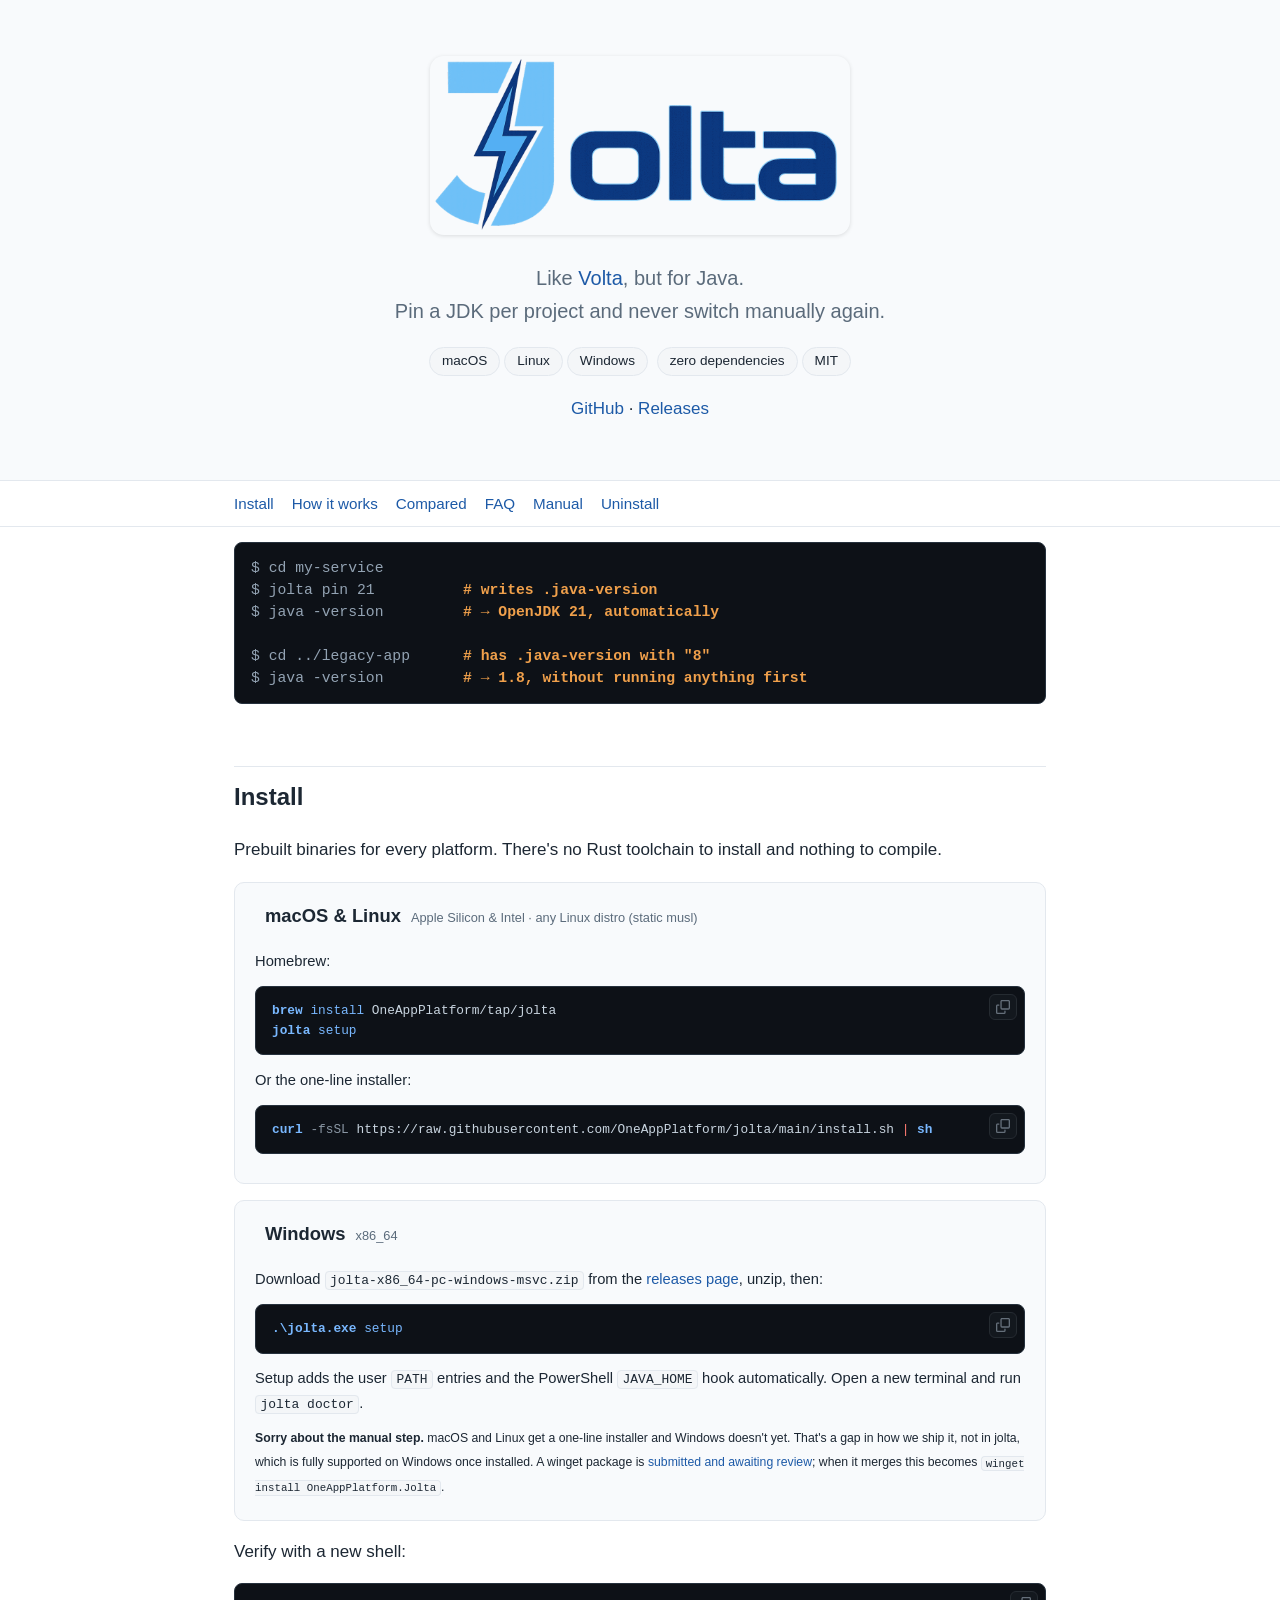
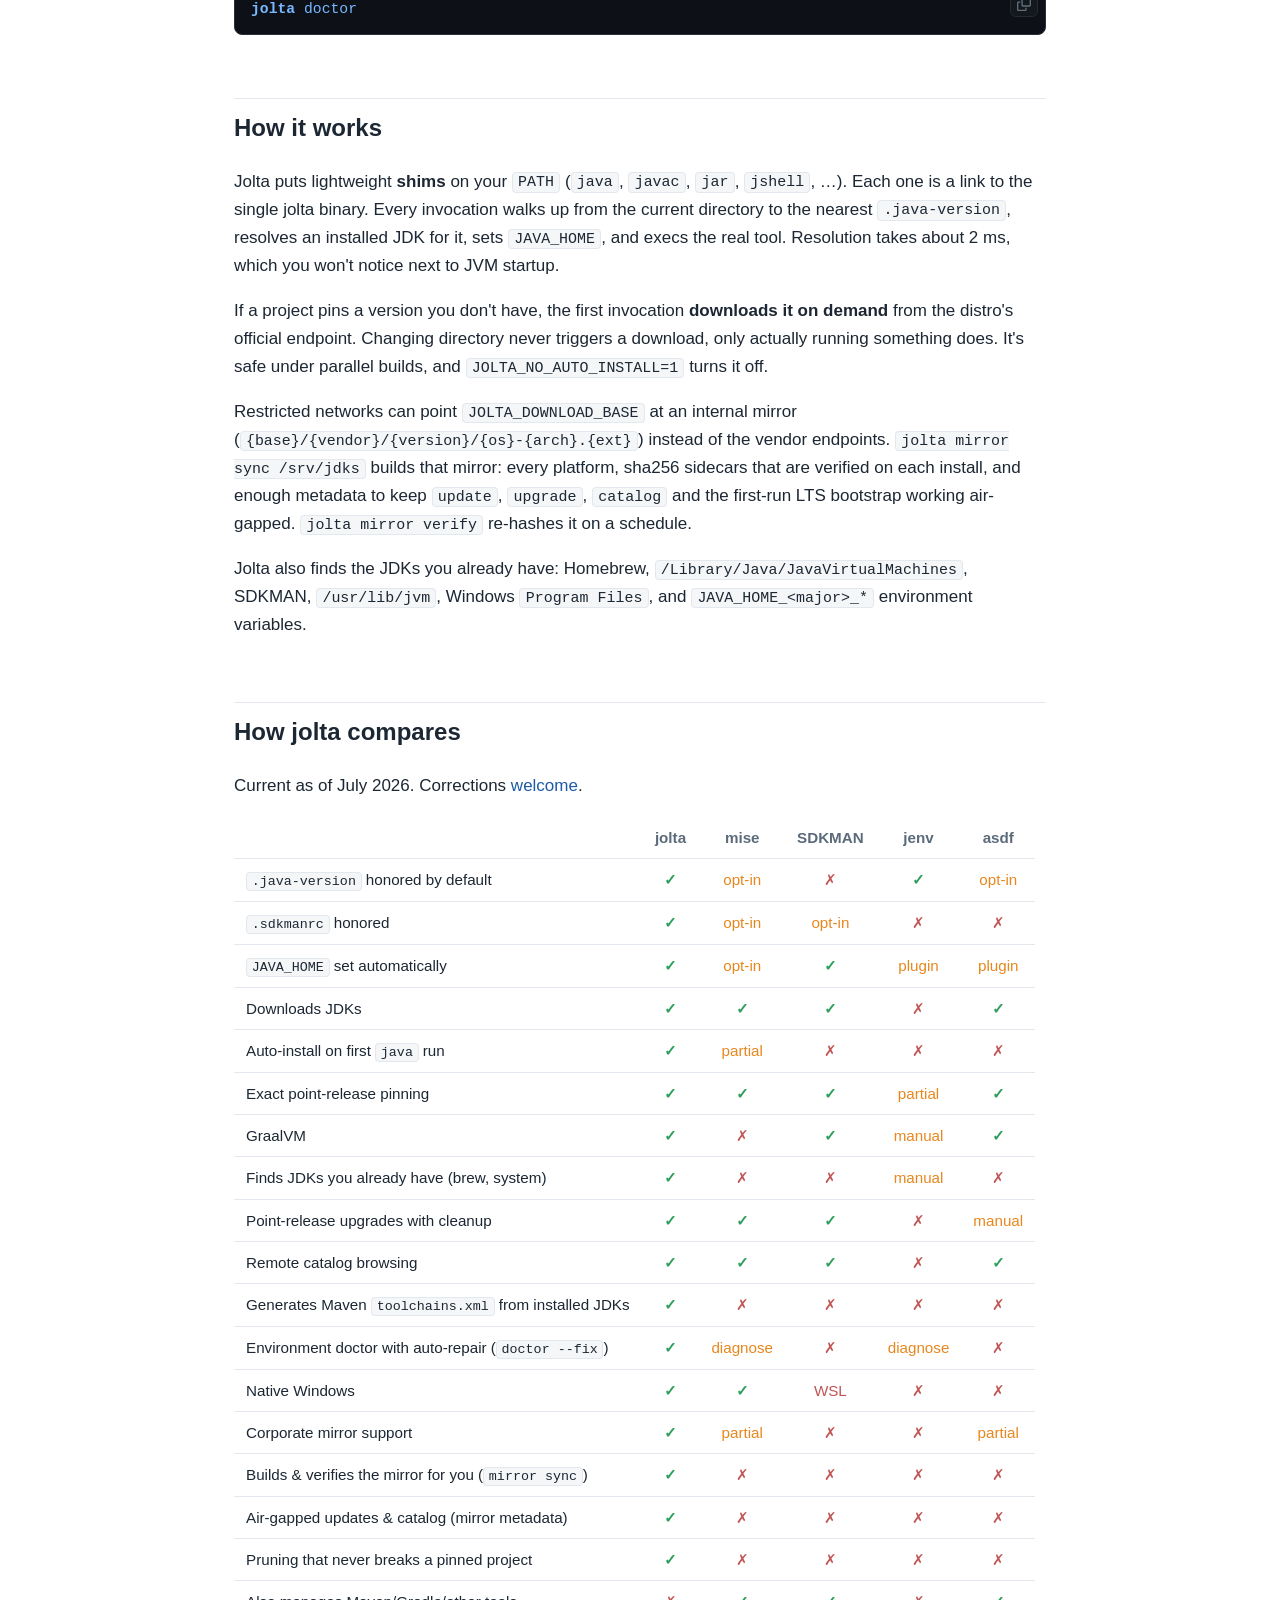
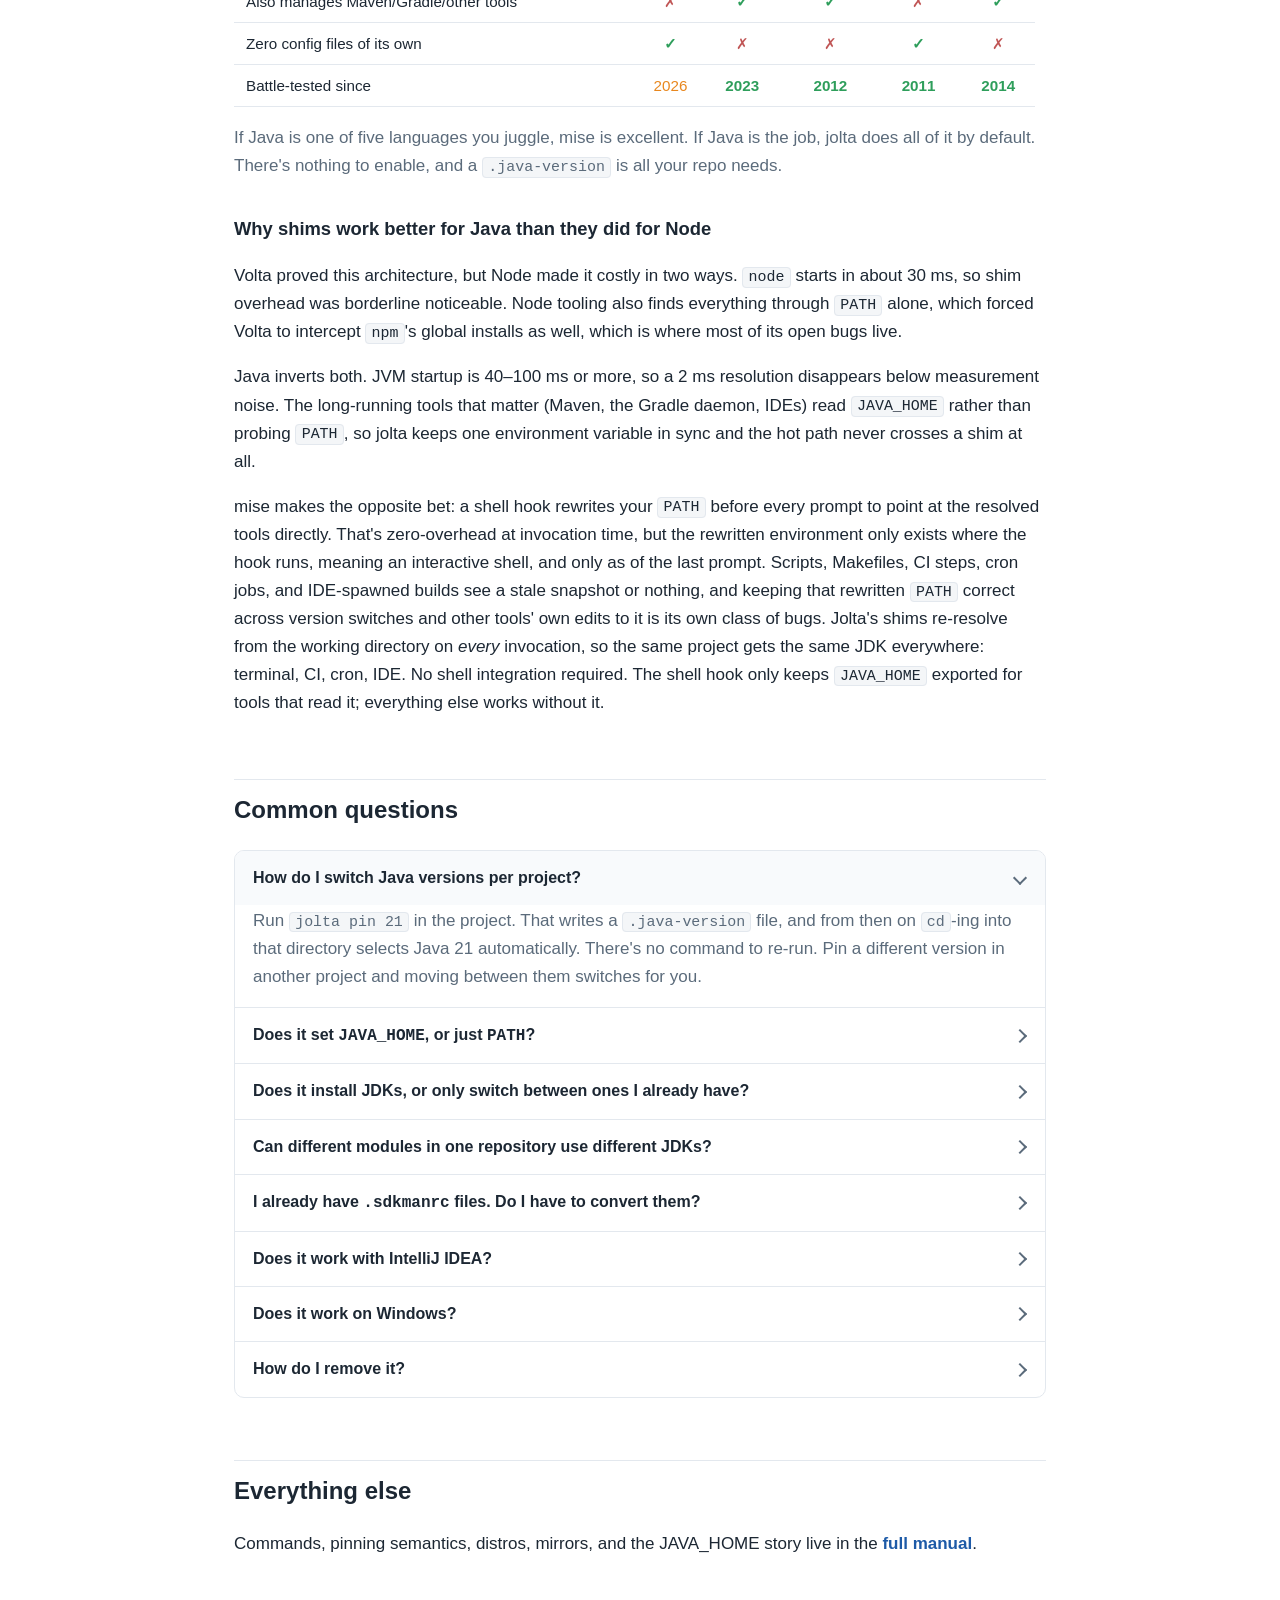
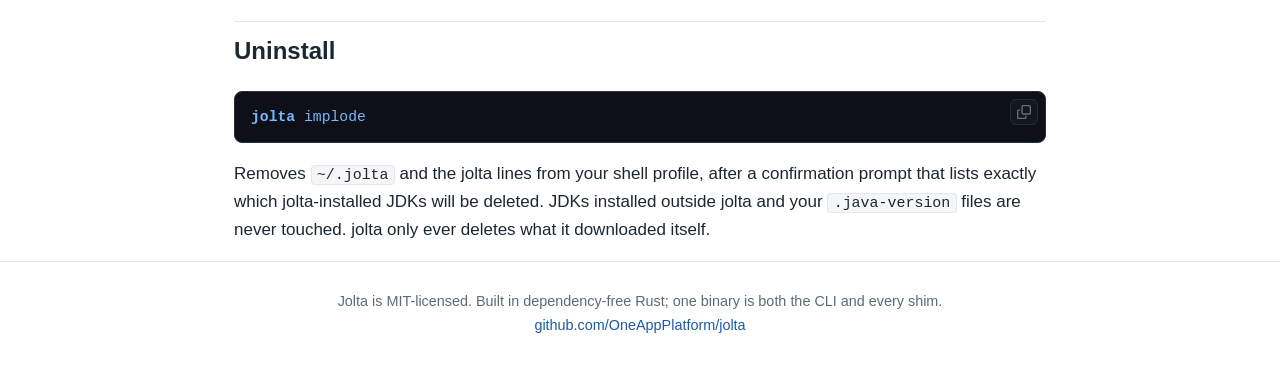
==== docs/index.html @ 9de6ee02 "docs: make the FAQ an accordion Eight bold headings alternating with paragraphs at identical weight," ====
<!doctype html>
<html lang="en">
<head>
<meta charset="utf-8">
<meta name="viewport" content="width=device-width, initial-scale=1">
<!-- Google Tag Manager -->
<script>(function(w,d,s,l,i){w[l]=w[l]||[];w[l].push({'gtm.start':
new Date().getTime(),event:'gtm.js'});var f=d.getElementsByTagName(s)[0],
j=d.createElement(s),dl=l!='dataLayer'?'&l='+l:'';j.async=true;j.src=
'https://www.googletagmanager.com/gtm.js?id='+i+dl;f.parentNode.insertBefore(j,f);
})(window,document,'script','dataLayer','GTM-N9M3VMGT');</script>
<!-- End Google Tag Manager -->
<title>Jolta — best in class Java version manager</title>
<meta name="description" content="Like Volta, but for Java. Pin a JDK per project with .java-version and jolta switches automatically — auto-installs missing JDKs, keeps JAVA_HOME in sync for Maven and Gradle. One binary for macOS, Linux, and Windows.">
<link rel="canonical" href="https://oneappplatform.github.io/jolta/">
<link rel="icon" type="image/png" sizes="32x32" href="favicon-32.png">
<link rel="icon" type="image/png" sizes="192x192" href="favicon-192.png">
<link rel="apple-touch-icon" href="favicon-192.png">
<meta name="theme-color" content="#f8fafc" media="(prefers-color-scheme: light)">
<meta name="theme-color" content="#141c25" media="(prefers-color-scheme: dark)">
<meta property="og:type" content="website">
<meta property="og:site_name" content="Jolta">
<meta property="og:title" content="Jolta — best in class Java version manager">
<meta property="og:description" content="Like Volta, but for Java. Pin a JDK per project with .java-version and never switch manually again. macOS, Linux, Windows.">
<meta property="og:url" content="https://oneappplatform.github.io/jolta/">
<meta property="og:image" content="https://oneappplatform.github.io/jolta/logo.png">
<meta property="og:image:width" content="1200">
<meta property="og:image:height" content="512">
<meta property="og:image:alt" content="Jolta — best in class Java version manager">
<meta name="twitter:image:alt" content="Jolta — best in class Java version manager">
<meta name="twitter:card" content="summary_large_image">
<meta name="twitter:title" content="Jolta — best in class Java version manager">
<meta name="twitter:description" content="Like Volta, but for Java. Pin a JDK per project with .java-version and never switch manually again. macOS, Linux, Windows.">
<meta name="twitter:image" content="https://oneappplatform.github.io/jolta/logo.png">
<script type="application/ld+json">
{
  "@context": "https://schema.org",
  "@type": "SoftwareApplication",
  "name": "Jolta",
  "description": "Best in class Java version manager. Pin a JDK per project with .java-version; jolta resolves, auto-installs, and keeps JAVA_HOME in sync for Maven and Gradle.",
  "url": "https://oneappplatform.github.io/jolta/",
  "applicationCategory": "DeveloperApplication",
  "operatingSystem": "macOS, Linux, Windows",
  "softwareVersion": "0.8.3",
  "license": "https://opensource.org/license/mit",
  "downloadUrl": "https://github.com/OneAppPlatform/jolta/releases",
  "sameAs": "https://github.com/OneAppPlatform/jolta",
  "offers": { "@type": "Offer", "price": "0", "priceCurrency": "USD" }
}
</script>
<script type="application/ld+json">
{
  "@context": "https://schema.org",
  "@type": "FAQPage",
  "mainEntity": [
    {
      "@type": "Question",
      "name": "How do I switch Java versions per project?",
      "acceptedAnswer": {
        "@type": "Answer",
        "text": "Run jolta pin 21 in the project. That writes a .java-version file, and from then on cd-ing into that directory selects Java 21 automatically. There's no command to re-run. Pin a different version in another project and moving between them switches for you."
      }
    },
    {
      "@type": "Question",
      "name": "Does it set JAVA_HOME, or just PATH?",
      "acceptedAnswer": {
        "@type": "Answer",
        "text": "Both. This matters because Maven and Gradle read JAVA_HOME: a version manager that only changes PATH leaves you with a java on the command line that disagrees with your build. jolta installs a shell hook that keeps JAVA_HOME pointed at the version in effect for the directory you're in."
      }
    },
    {
      "@type": "Question",
      "name": "Does it install JDKs, or only switch between ones I already have?",
      "acceptedAnswer": {
        "@type": "Answer",
        "text": "It installs them. jolta install 21 fetches a JDK, and pinning a version you don't have downloads it on first use, so entering a directory never blocks on the network. It also finds JDKs you installed elsewhere (Homebrew, /Library/Java, SDKMAN, Program Files) and can use those instead of downloading a second copy."
      }
    },
    {
      "@type": "Question",
      "name": "Can different modules in one repository use different JDKs?",
      "acceptedAnswer": {
        "@type": "Answer",
        "text": "Yes. The nearest pin wins: .java-version is resolved by walking up from the current directory, so a repository can pin 21 at the root and 17 in one module, and each directory gets its own JDK."
      }
    },
    {
      "@type": "Question",
      "name": "I already have .sdkmanrc files. Do I have to convert them?",
      "acceptedAnswer": {
        "@type": "Answer",
        "text": "No. jolta reads .sdkmanrc as well as .java-version, so existing repositories keep working and you don't need the whole team to switch first. Where both exist in the same directory, .java-version wins."
      }
    },
    {
      "@type": "Question",
      "name": "Does it work with IntelliJ IDEA?",
      "acceptedAnswer": {
        "@type": "Answer",
        "text": "Yes. There's a plugin that reads the same .java-version and sets the Project SDK, the Gradle JVM and the Maven importer JDK from it, with nothing to configure. It follows along live, so pinning a new version in a terminal switches the IDE within seconds without a restart or re-import."
      }
    },
    {
      "@type": "Question",
      "name": "Does it work on Windows?",
      "acceptedAnswer": {
        "@type": "Answer",
        "text": "Yes. Setup adds the shims to your user PATH in the registry and installs the JAVA_HOME hook into your PowerShell profiles. Installation is currently a zip download and .\\jolta.exe setup; a winget package is submitted and awaiting review."
      }
    },
    {
      "@type": "Question",
      "name": "How do I remove it?",
      "acceptedAnswer": {
        "@type": "Answer",
        "text": "jolta implode removes ~/.jolta and the jolta lines from your shell profile, after a confirmation that lists exactly which JDKs will be deleted. JDKs you installed outside jolta are never touched."
      }
    }
  ]
}
</script>
<link rel="stylesheet" href="style.css">
<script>
// sections that moved to the manual: keep old deep links working
(function () {
  var moved = { pinning: 1, distros: 1, 'java-home': 1, commands: 1 };
  var h = location.hash.slice(1);
  if (moved[h]) location.replace('manual.html#' + h);
})();
</script>
</head>
<body>
<!-- Google Tag Manager (noscript) -->
<noscript><iframe src="https://www.googletagmanager.com/ns.html?id=GTM-N9M3VMGT"
height="0" width="0" style="display:none;visibility:hidden"></iframe></noscript>
<!-- End Google Tag Manager (noscript) -->

<header class="hero">
  <div class="wrap">
    <h1 class="sr-only">Jolta — best in class Java version manager</h1>
    <picture>
      <source media="(prefers-color-scheme: dark)" srcset="logo-dark.png">
      <img src="logo.png" alt="Jolta — best in class Java version manager" width="1200" height="512">
    </picture>
    <p class="tag">Like <a href="https://volta.sh">Volta</a>, but for Java.<br>Pin a JDK per project and never switch manually again.</p>
    <p>
      <span class="pill">macOS</span><span class="pill">Linux</span><span class="pill">Windows</span>
      <span class="pill">zero dependencies</span><span class="pill">MIT</span>
    </p>
    <p><a href="https://github.com/OneAppPlatform/jolta">GitHub</a> ·
       <a href="https://github.com/OneAppPlatform/jolta/releases">Releases</a></p>
  </div>
</header>

<nav class="toc"><div class="wrap">
  <a href="#install">Install</a>
  <a href="#how">How it works</a>
  <a href="#compared">Compared</a>
  <a href="#faq">FAQ</a>
  <a href="manual.html">Manual</a>
  <a href="#uninstall">Uninstall</a>
</div></nav>

<main class="wrap">

<pre class="demo"><code>$ cd my-service
$ jolta pin 21          <b># writes .java-version</b>
$ java -version         <b># → OpenJDK 21, automatically</b>

$ cd ../legacy-app      <b># has .java-version with "8"</b>
$ java -version         <b># → 1.8, without running anything first</b></code></pre>

<h2 id="install">Install</h2>
<p>Prebuilt binaries for every platform. There's no Rust toolchain to install and
nothing to compile.</p>

<div class="install-grid">
  <div class="install-card">
    <h3 id="install-macos"><span id="install-linux"></span>macOS &amp; Linux <span class="arch">Apple Silicon &amp; Intel · any Linux distro (static musl)</span></h3>
    <div class="opts">
      <div>
        <p>Homebrew:</p>
        <pre><code>brew install OneAppPlatform/tap/jolta
jolta setup</code></pre>
      </div>
      <div>
        <p>Or the one-line installer:</p>
        <pre><code>curl -fsSL https://raw.githubusercontent.com/OneAppPlatform/jolta/main/install.sh | sh</code></pre>
      </div>
    </div>
  </div>

  <div class="install-card">
    <h3 id="install-windows"><span id="windows"></span>Windows <span class="arch">x86_64</span></h3>
    <p>Download <code>jolta-x86_64-pc-windows-msvc.zip</code> from the
    <a href="https://github.com/OneAppPlatform/jolta/releases">releases page</a>, unzip, then:</p>
    <pre><code>.\jolta.exe setup</code></pre>
    <p>Setup adds the user <code>PATH</code> entries and the PowerShell
    <code>JAVA_HOME</code> hook automatically. Open a new terminal and run
    <code>jolta doctor</code>.</p>
    <p><small><b>Sorry about the manual step.</b> macOS and Linux get a one-line installer and
    Windows doesn't yet. That's a gap in how we ship it, not in jolta, which is fully
    supported on Windows once installed. A winget package is
    <a href="https://github.com/microsoft/winget-pkgs/pull/413460">submitted and awaiting
    review</a>; when it merges this becomes
    <code>winget install OneAppPlatform.Jolta</code>.</small></p>
  </div>
</div>

<p>Verify with a new shell:</p>
<pre><code>jolta doctor</code></pre>

<h2 id="how">How it works</h2>
<p>Jolta puts lightweight <strong>shims</strong> on your <code>PATH</code>
(<code>java</code>, <code>javac</code>, <code>jar</code>, <code>jshell</code>, …). Each one is a
link to the single jolta binary. Every invocation walks up from the current directory to
the nearest <code>.java-version</code>, resolves an installed JDK for it, sets
<code>JAVA_HOME</code>, and execs the real tool. Resolution takes about 2&nbsp;ms, which you
won't notice next to JVM startup.</p>
<p>If a project pins a version you don't have, the first invocation
<strong>downloads it on demand</strong> from the distro's official endpoint. Changing
directory never triggers a download, only actually running something does. It's safe
under parallel builds, and <code>JOLTA_NO_AUTO_INSTALL=1</code> turns it off.</p>
<p>Restricted networks can point <code>JOLTA_DOWNLOAD_BASE</code> at an internal mirror
(<code>{base}/{vendor}/{version}/{os}-{arch}.{ext}</code>) instead of the vendor
endpoints. <code>jolta mirror sync /srv/jdks</code> builds that mirror: every platform,
sha256 sidecars that are verified on each install, and enough metadata to keep
<code>update</code>, <code>upgrade</code>, <code>catalog</code> and the first-run LTS
bootstrap working air-gapped. <code>jolta mirror verify</code> re-hashes it on a
schedule.</p>
<p>Jolta also finds the JDKs you already have: Homebrew,
<code>/Library/Java/JavaVirtualMachines</code>, SDKMAN, <code>/usr/lib/jvm</code>,
Windows <code>Program Files</code>, and <code>JAVA_HOME_&lt;major&gt;_*</code> environment
variables.</p>

<h2 id="compared">How jolta compares</h2>
<p>Current as of July 2026. Corrections
<a href="https://github.com/OneAppPlatform/jolta/issues">welcome</a>.</p>
<table class="cmp">
<tr><th></th><th>jolta</th><th>mise</th><th>SDKMAN</th><th>jenv</th><th>asdf</th></tr>
<tr><td><code>.java-version</code> honored by default</td>
  <td class="y">✓</td><td class="m">opt-in</td><td class="n">✗</td><td class="y">✓</td><td class="m">opt-in</td></tr>
<tr><td><code>.sdkmanrc</code> honored</td>
  <td class="y">✓</td><td class="m">opt-in</td><td class="m">opt-in</td><td class="n">✗</td><td class="n">✗</td></tr>
<tr><td><code>JAVA_HOME</code> set automatically</td>
  <td class="y">✓</td><td class="m">opt-in</td><td class="y">✓</td><td class="m">plugin</td><td class="m">plugin</td></tr>
<tr><td>Downloads JDKs</td>
  <td class="y">✓</td><td class="y">✓</td><td class="y">✓</td><td class="n">✗</td><td class="y">✓</td></tr>
<tr><td>Auto-install on first <code>java</code> run</td>
  <td class="y">✓</td><td class="m">partial</td><td class="n">✗</td><td class="n">✗</td><td class="n">✗</td></tr>
<tr><td>Exact point-release pinning</td>
  <td class="y">✓</td><td class="y">✓</td><td class="y">✓</td><td class="m">partial</td><td class="y">✓</td></tr>
<tr><td>GraalVM</td>
  <td class="y">✓</td><td class="n">✗</td><td class="y">✓</td><td class="m">manual</td><td class="y">✓</td></tr>
<tr><td>Finds JDKs you already have (brew, system)</td>
  <td class="y">✓</td><td class="n">✗</td><td class="n">✗</td><td class="m">manual</td><td class="n">✗</td></tr>
<tr><td>Point-release upgrades with cleanup</td>
  <td class="y">✓</td><td class="y">✓</td><td class="y">✓</td><td class="n">✗</td><td class="m">manual</td></tr>
<tr><td>Remote catalog browsing</td>
  <td class="y">✓</td><td class="y">✓</td><td class="y">✓</td><td class="n">✗</td><td class="y">✓</td></tr>
<tr><td>Generates Maven <code>toolchains.xml</code> from installed JDKs</td>
  <td class="y">✓</td><td class="n">✗</td><td class="n">✗</td><td class="n">✗</td><td class="n">✗</td></tr>
<tr><td>Environment doctor with auto-repair (<code>doctor --fix</code>)</td>
  <td class="y">✓</td><td class="m">diagnose</td><td class="n">✗</td><td class="m">diagnose</td><td class="n">✗</td></tr>
<tr><td>Native Windows</td>
  <td class="y">✓</td><td class="y">✓</td><td class="n">WSL</td><td class="n">✗</td><td class="n">✗</td></tr>
<tr><td>Corporate mirror support</td>
  <td class="y">✓</td><td class="m">partial</td><td class="n">✗</td><td class="n">✗</td><td class="m">partial</td></tr>
<tr><td>Builds &amp; verifies the mirror for you (<code>mirror sync</code>)</td>
  <td class="y">✓</td><td class="n">✗</td><td class="n">✗</td><td class="n">✗</td><td class="n">✗</td></tr>
<tr><td>Air-gapped updates &amp; catalog (mirror metadata)</td>
  <td class="y">✓</td><td class="n">✗</td><td class="n">✗</td><td class="n">✗</td><td class="n">✗</td></tr>
<tr><td>Pruning that never breaks a pinned project</td>
  <td class="y">✓</td><td class="n">✗</td><td class="n">✗</td><td class="n">✗</td><td class="n">✗</td></tr>
<tr><td>Also manages Maven/Gradle/other tools</td>
  <td class="n">✗</td><td class="y">✓</td><td class="y">✓</td><td class="n">✗</td><td class="y">✓</td></tr>
<tr><td>Zero config files of its own</td>
  <td class="y">✓</td><td class="n">✗</td><td class="n">✗</td><td class="y">✓</td><td class="n">✗</td></tr>
<tr><td>Battle-tested since</td>
  <td class="m">2026</td><td class="y">2023</td><td class="y">2012</td><td class="y">2011</td><td class="y">2014</td></tr>
</table>
<p class="muted">If Java is one of five languages you juggle, mise is excellent. If Java
is the job, jolta does all of it by default. There's nothing to enable, and a
<code>.java-version</code> is all your repo needs.</p>

<h3 id="why-shims">Why shims work better for Java than they did for Node</h3>
<p>Volta proved this architecture, but Node made it costly in two ways. <code>node</code> starts in
about 30&nbsp;ms, so shim overhead was borderline noticeable. Node tooling also finds
everything through <code>PATH</code> alone, which forced Volta to intercept
<code>npm</code>'s global installs as well, which is where most of its open bugs
live.</p>
<p>Java inverts both. JVM startup is 40–100&nbsp;ms or more, so a 2&nbsp;ms resolution
disappears below measurement noise. The long-running tools that matter (Maven, the
Gradle daemon, IDEs) read <code>JAVA_HOME</code> rather than probing <code>PATH</code>,
so jolta keeps one environment variable in sync and the hot path never crosses a shim
at all.</p>
<p>mise makes the opposite bet: a shell hook rewrites your <code>PATH</code> before
every prompt to point at the resolved tools directly. That's zero-overhead at
invocation time, but the rewritten environment only exists where the hook runs,
meaning an interactive shell, and only as of the last prompt. Scripts, Makefiles, CI
steps, cron jobs, and IDE-spawned builds see a stale snapshot or nothing, and
keeping that rewritten <code>PATH</code> correct across version switches and other
tools' own edits to it is its own class of bugs. Jolta's shims re-resolve from the
working directory on <em>every</em> invocation, so the same project gets the same
JDK everywhere: terminal, CI, cron, IDE. No shell integration required.
The shell hook only keeps <code>JAVA_HOME</code> exported for tools that read it;
everything else works without it.</p>

<h2 id="faq">Common questions</h2>
<div class="faq">
  <details open>
    <summary><h3 id="faq-switch">How do I switch Java versions per project?</h3></summary>
    <p>Run <code>jolta pin 21</code> in the project. That writes a <code>.java-version</code> file,
and from then on <code>cd</code>-ing into that directory selects Java 21 automatically. There's no
command to re-run. Pin a different version in another project and
moving between them switches for you.</p>
  </details>
  <details>
    <summary><h3 id="faq-java-home">Does it set <code>JAVA_HOME</code>, or just <code>PATH</code>?</h3></summary>
    <p>Both. This matters because Maven and Gradle read <code>JAVA_HOME</code>: a version manager
that only changes <code>PATH</code> leaves you with a <code>java</code> on the command line that
disagrees with your build. jolta installs a shell hook that keeps <code>JAVA_HOME</code>
pointed at the version in effect for the directory you're in.</p>
  </details>
  <details>
    <summary><h3 id="faq-install">Does it install JDKs, or only switch between ones I already have?</h3></summary>
    <p>It installs them. <code>jolta install 21</code> fetches a JDK, and pinning a version you
don't have downloads it on first use, so entering a directory never blocks on the network.
It also finds JDKs you installed elsewhere (Homebrew, <code>/Library/Java</code>, SDKMAN,
<code>Program Files</code>) and can use those instead of downloading a second copy.</p>
  </details>
  <details>
    <summary><h3 id="faq-monorepo">Can different modules in one repository use different JDKs?</h3></summary>
    <p>Yes. The nearest pin wins: <code>.java-version</code> is resolved by walking up from the
current directory, so a repository can pin 21 at the root and 17 in one module, and each
directory gets its own JDK.</p>
  </details>
  <details>
    <summary><h3 id="faq-sdkmanrc">I already have <code>.sdkmanrc</code> files. Do I have to convert them?</h3></summary>
    <p>No. jolta reads <code>.sdkmanrc</code> as well as <code>.java-version</code>, so existing
repositories keep working and you don't need the whole team to switch first. Where both exist
in the same directory, <code>.java-version</code> wins.</p>
  </details>
  <details>
    <summary><h3 id="faq-intellij">Does it work with IntelliJ IDEA?</h3></summary>
    <p>Yes. There's a plugin that reads the same <code>.java-version</code> and sets the Project
SDK, the Gradle JVM and the Maven importer JDK from it, with nothing to configure. It follows
along live, so pinning a new version in a terminal switches the IDE within seconds without a
restart or re-import.</p>
  </details>
  <details>
    <summary><h3 id="faq-windows">Does it work on Windows?</h3></summary>
    <p>Yes. Setup adds the shims to your user <code>PATH</code> in the registry and installs the
<code>JAVA_HOME</code> hook into your PowerShell profiles. Installation is currently a zip
download and <code>.\jolta.exe setup</code>; a winget package is submitted and awaiting review.</p>
  </details>
  <details>
    <summary><h3 id="faq-uninstall">How do I remove it?</h3></summary>
    <p><code>jolta implode</code> removes <code>~/.jolta</code> and the jolta lines from your shell
profile, after a confirmation that lists exactly which JDKs will be deleted. JDKs you installed
outside jolta are never touched.</p>
  </details>
</div>

<h2 id="manual">Everything else</h2>
<p>Commands, pinning semantics, distros, mirrors, and the JAVA_HOME story live in
the <a href="manual.html"><strong>full manual</strong></a>.</p>

<h2 id="uninstall">Uninstall</h2>
<pre><code>jolta implode</code></pre>
<p>Removes <code>~/.jolta</code> and the jolta lines from your shell profile, after a
confirmation prompt that lists exactly which jolta-installed JDKs will be deleted.
JDKs installed outside jolta and your <code>.java-version</code> files are never touched.
jolta only ever deletes what it downloaded itself.</p>

</main>

<footer>
  <div class="wrap">
    Jolta is MIT-licensed. Built in dependency-free Rust; one binary is both the CLI and every shim.<br>
    <a href="https://github.com/OneAppPlatform/jolta">github.com/OneAppPlatform/jolta</a>
  </div>
</footer>

<script src="site.js" defer></script>

</body>
</html>
---- docs/style.css ----
:root {
  --bg: #ffffff; --fg: #1c2733; --muted: #5b6b7b; --accent: #1d5aa7;
  --accent2: #e8871e; --code-bg: #f4f6f8; --border: #e3e8ee; --hero-bg: #f8fafc;
}
@media (prefers-color-scheme: dark) {
  :root {
    --bg: #10161d; --fg: #dfe7ef; --muted: #93a3b3; --accent: #6aa9e8;
    --accent2: #f0a04b; --code-bg: #1a222c; --border: #26313d; --hero-bg: #141c25;
  }
}
* { box-sizing: border-box; }
body { margin: 0; font: 17px/1.65 -apple-system, "Segoe UI", Roboto, Helvetica, Arial, sans-serif; background: var(--bg); color: var(--fg); }
a { color: var(--accent); text-decoration: none; }
a:hover { text-decoration: underline; }
.wrap { max-width: 860px; margin: 0 auto; padding: 0 24px; }
header.hero { background: var(--hero-bg); border-bottom: 1px solid var(--border); padding: 56px 0 40px; text-align: center; }
.hero img { max-width: 420px; width: 90%; height: auto; border-radius: 14px; box-shadow: 0 1px 4px rgba(0,0,0,.12); }
.hero p.tag { font-size: 1.25rem; color: var(--muted); margin: 18px auto 8px; max-width: 560px; }
nav.toc { position: sticky; top: 0; background: var(--bg); border-bottom: 1px solid var(--border); z-index: 5; }
nav.toc .wrap { display: flex; flex-wrap: wrap; gap: 4px 18px; padding: 10px 24px; font-size: .95rem; }
main { padding: 8px 0 64px; }
h2 { margin-top: 2.6em; padding-top: .4em; border-top: 1px solid var(--border); font-size: 1.5rem; }
h3 { margin-top: 1.8em; font-size: 1.15rem; }
pre { background: #0d1117; border: 1px solid #26313d; color: #c9d5e0; border-radius: 8px; padding: 14px 16px; overflow-x: auto; font-size: .92rem; line-height: 1.5; }
.tok-cmd { color: #79b8ff; font-weight: 600; }
.tok-sub { color: #79b8ff; }
.tok-flag { color: #8b98a5; }
.tok-op { color: #ff7b72; }
.tok-com { color: #f0a04b; }
.codewrap { position: relative; }
.codewrap pre { padding-right: 44px; }
.copy { position: absolute; top: 8px; right: 8px; padding: 5px 6px; border-radius: 6px; border: 1px solid #30363d; background: #161b22; color: #8b98a5; cursor: pointer; line-height: 0; opacity: .7; }
.copy:hover { opacity: 1; color: #c9d5e0; border-color: #8b98a5; }
.copy.ok, .copy.ok:hover { color: #2e9e5b; opacity: 1; }
code { font-family: ui-monospace, "SF Mono", Menlo, Consolas, monospace; }
p code, li code, td code { background: var(--code-bg); border: 1px solid var(--border); border-radius: 4px; padding: .08em .35em; font-size: .88em; }
table { border-collapse: collapse; width: 100%; font-size: .95rem; display: block; overflow-x: auto; }
th, td { text-align: left; padding: 8px 12px; border-bottom: 1px solid var(--border); vertical-align: top; }
th { color: var(--muted); font-weight: 600; }
.muted { color: var(--muted); }
.pill { display: inline-block; background: var(--code-bg); border: 1px solid var(--border); border-radius: 999px; padding: 2px 12px; font-size: .85rem; margin: 2px; }
footer { border-top: 1px solid var(--border); padding: 28px 0 48px; color: var(--muted); font-size: .9rem; text-align: center; }
.demo { color: #93a3b3; }
@media print {
  pre, pre.demo { background: #fff; border-color: #bbb; color: #111; }
  .demo { color: #444; }
  .demo b, .tok-com { color: #a15c00; }
  .tok-cmd, .tok-sub { color: #1d5aa7; }
  .tok-op { color: #b3261e; }
  .tok-flag { color: #555; }
  .copy { display: none; }
}
td.y { color: #2e9e5b; font-weight: 600; }
td.n { color: #c05555; }
td.m { color: var(--accent2); }
.cmp td, .cmp th { white-space: nowrap; }
.cmp td:not(:first-child), .cmp th:not(:first-child) { text-align: center; }
.demo b { color: #f0a04b; font-weight: 600; }
.sr-only { position: absolute; width: 1px; height: 1px; padding: 0; margin: -1px; overflow: hidden; clip: rect(0,0,0,0); white-space: nowrap; border: 0; }
.install-grid { display: flex; flex-direction: column; gap: 16px; margin-top: 12px; }
.install-card { border: 1px solid var(--border); border-radius: 10px; padding: 4px 20px 16px; background: var(--hero-bg); }
.install-card h3 { margin-top: 14px; display: flex; align-items: baseline; gap: 10px; }
.install-card .arch { font-size: .8rem; font-weight: 400; color: var(--muted); }
.install-card pre { font-size: .8rem; white-space: pre-wrap; word-break: break-all; }
.install-card p { font-size: .92rem; margin: 10px 0 6px; }

/* ---- manual: sidebar layout ---- */
.manual-layout { display: grid; grid-template-columns: 240px minmax(0, 1fr); gap: 40px;
  max-width: 1160px; margin: 0 auto; padding: 0 20px; }
.sidebar { position: sticky; top: 0; align-self: start; max-height: 100vh;
  overflow-y: auto; padding: 28px 0 40px; font-size: .92rem; }
.sidebar .group { margin: 0 0 6px; padding: 14px 0 4px; font-size: .78rem;
  font-weight: 700; text-transform: uppercase; letter-spacing: .06em; color: var(--muted); }
.sidebar a { display: block; padding: 4px 10px; border-left: 2px solid transparent;
  color: inherit; text-decoration: none; border-radius: 0 6px 6px 0; }
.sidebar a:hover { background: var(--hero-bg); }
.sidebar a.active { border-left-color: var(--accent); color: var(--accent); font-weight: 600; }
.sidebar code { font-size: .85em; background: none; padding: 0; }
.manual-main { min-width: 0; padding-bottom: 60px; }
.manual-main h2 { margin-top: 56px; }
.manual-main h3 { margin-top: 40px; }
.manual-main h3 code { font-size: 1em; }
.sig { color: var(--muted); font-size: .95rem; margin-top: -8px; }
.manual-top { border-bottom: 1px solid var(--border); }
/* Mirrors .manual-layout exactly — same max-width, padding, column widths and
   gap — so the bar sits on the same two columns as the page beneath it: the
   logo over the sidebar, "Manual" over the body text. The default .wrap is
   860px, which left the whole bar indented past the menu. */
.manual-top .wrap { display: grid; grid-template-columns: 240px minmax(0, 1fr);
  gap: 40px; align-items: center; max-width: 1160px; padding: 10px 20px; }
.manual-top .bar { display: flex; align-items: center; gap: 16px; min-width: 0; }
.manual-top img { height: 52px; width: auto; display: block; }
.manual-top .links { margin-left: auto; display: flex; gap: 18px; font-size: .95rem; }
@media (max-width: 860px) {
  .manual-layout { grid-template-columns: 1fr; }
  /* The sidebar column is gone below here, so the bar collapses to a row. */
  .manual-top .wrap { display: flex; gap: 16px; }
  .sidebar { position: static; max-height: none; columns: 2; padding-bottom: 0; }
  .sidebar .group { break-after: avoid; }
}

/* ---- FAQ accordion ---- */
.faq { border: 1px solid var(--border); border-radius: 10px; overflow: hidden; }
.faq details + details { border-top: 1px solid var(--border); }
.faq summary { cursor: pointer; padding: 14px 18px; list-style: none;
  display: flex; align-items: center; gap: 10px; }
.faq summary::-webkit-details-marker { display: none; }
.faq summary:hover { background: var(--hero-bg); }
.faq summary h3 { margin: 0; font-size: 1rem; display: inline; flex: 1; }
/* chevron drawn in CSS so there's no icon font or SVG to load */
.faq summary::after { content: ""; width: 8px; height: 8px; flex: none;
  border-right: 2px solid var(--muted); border-bottom: 2px solid var(--muted);
  transform: rotate(-45deg); transition: transform .15s ease; margin-right: 2px; }
.faq details[open] summary::after { transform: rotate(45deg); }
.faq details[open] summary { background: var(--hero-bg); }
.faq details > p { margin: 0; padding: 2px 18px 16px; color: var(--muted); }
@media (prefers-reduced-motion: reduce) { .faq summary::after { transition: none; } }
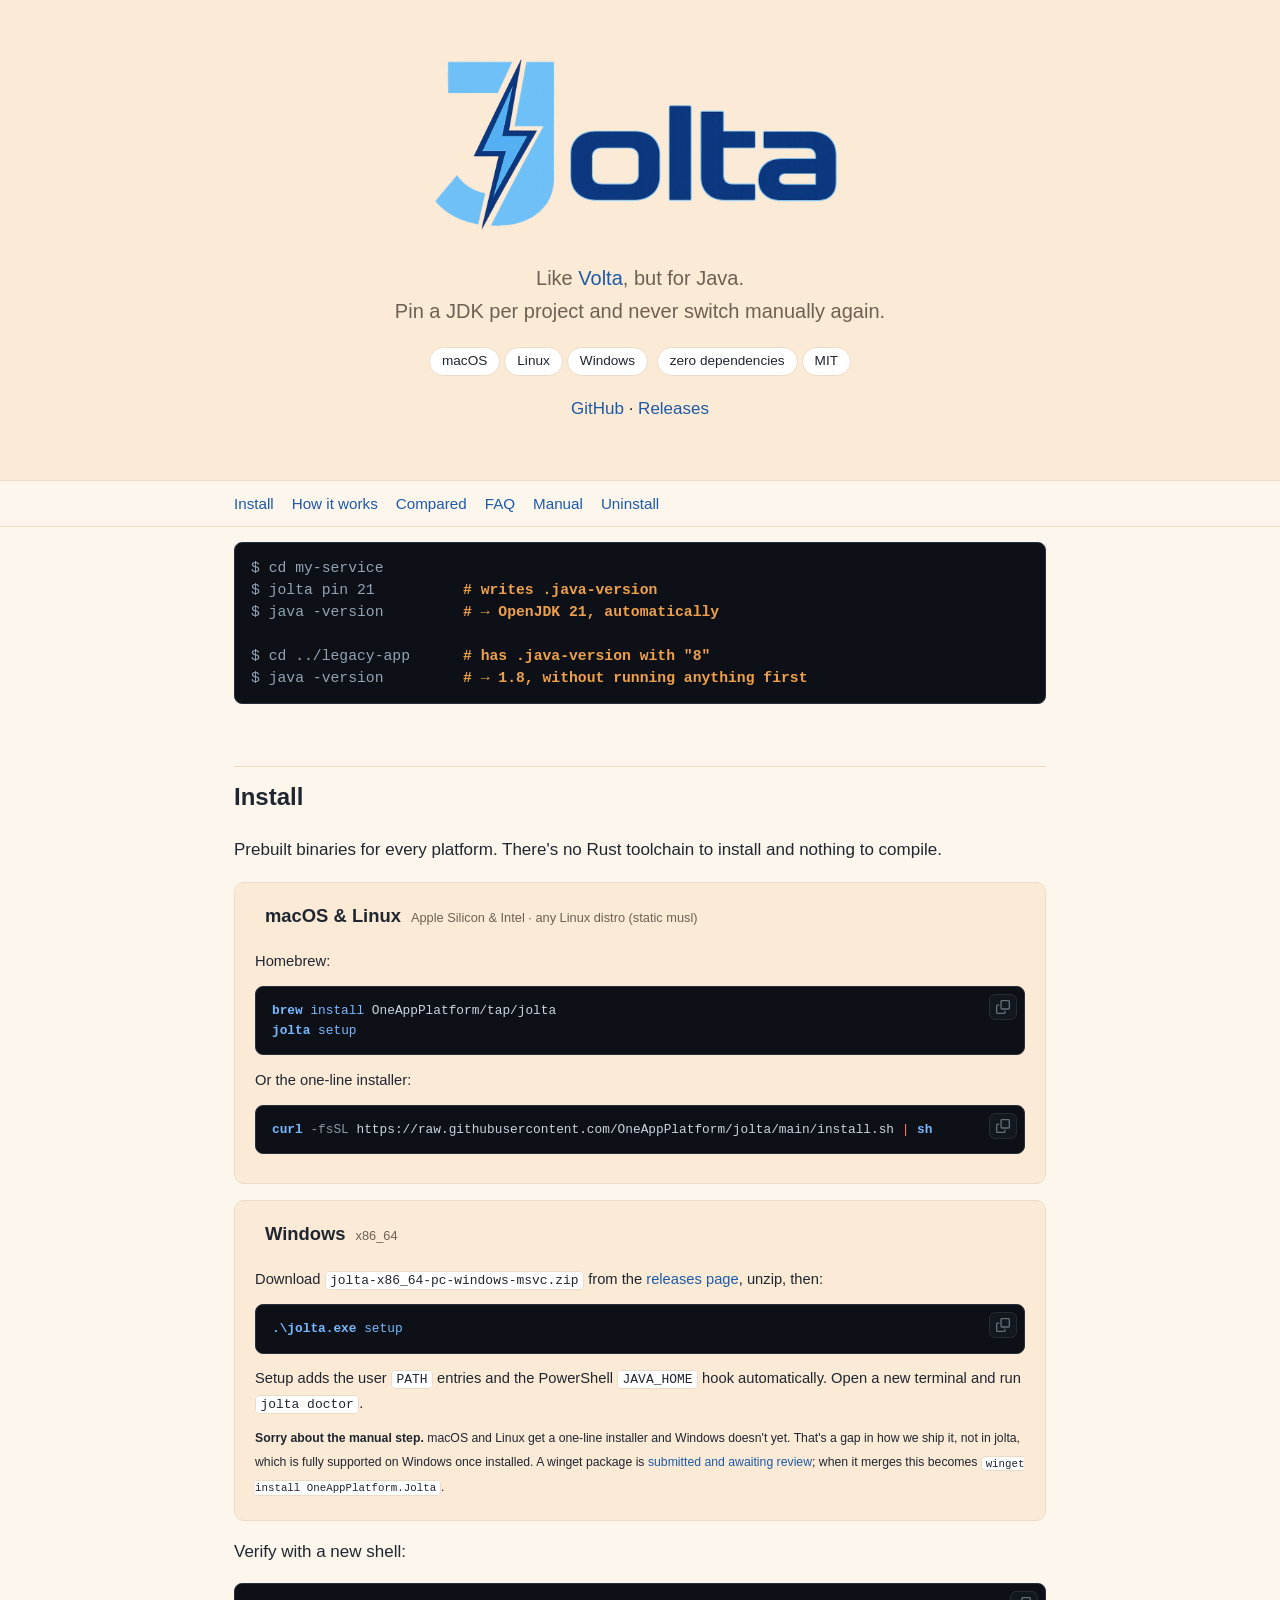
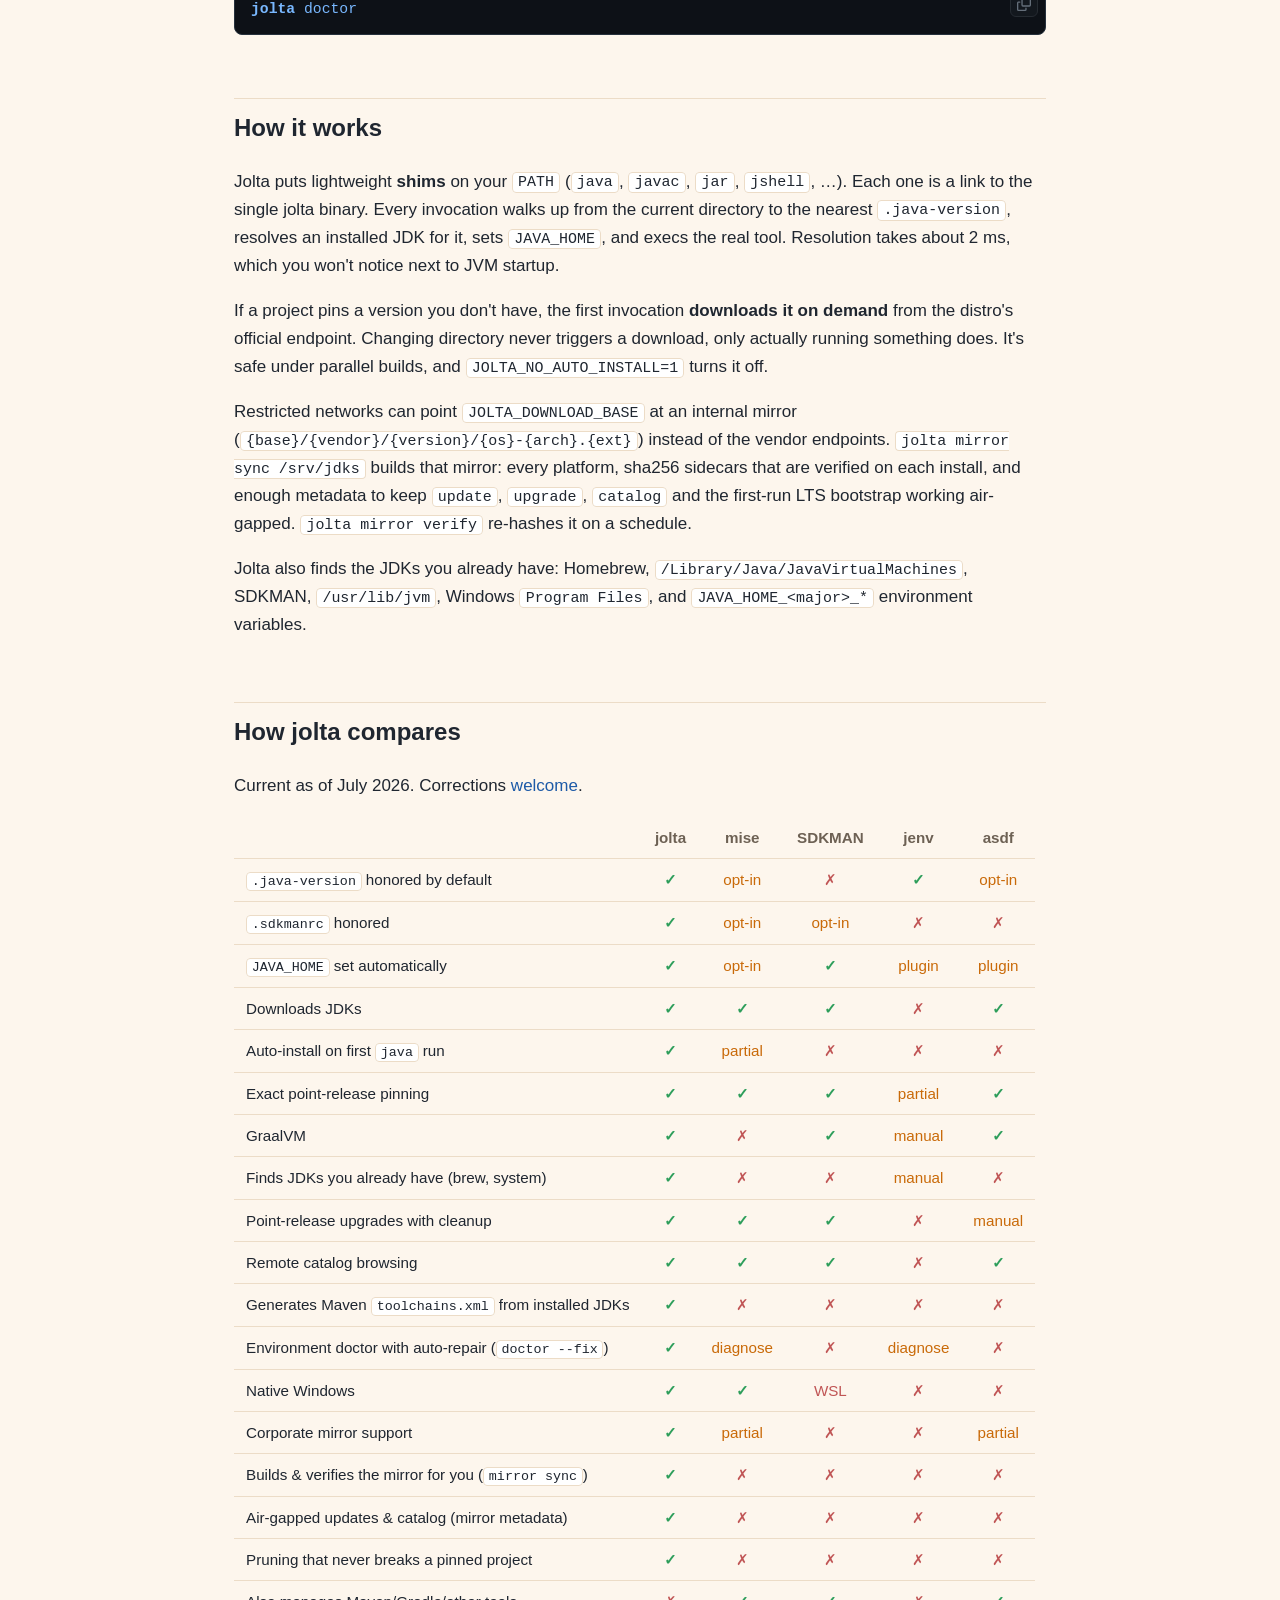
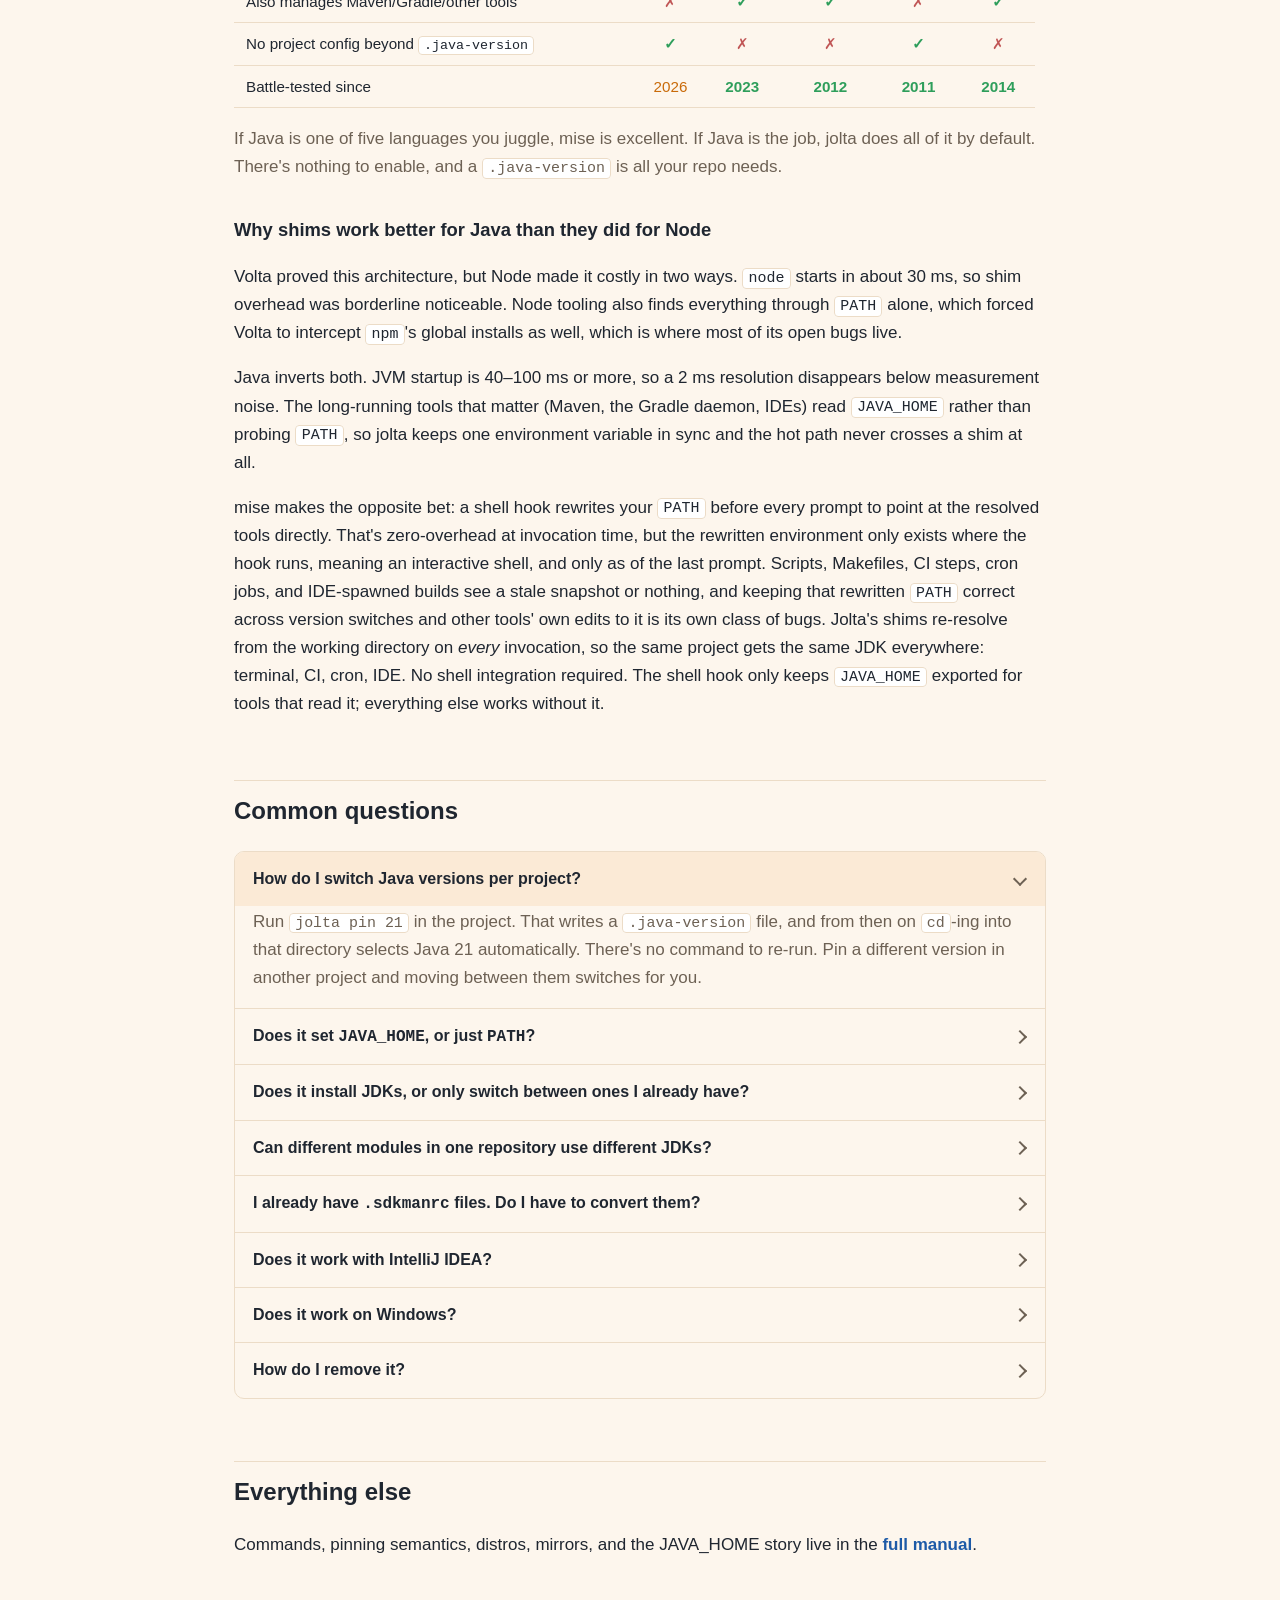
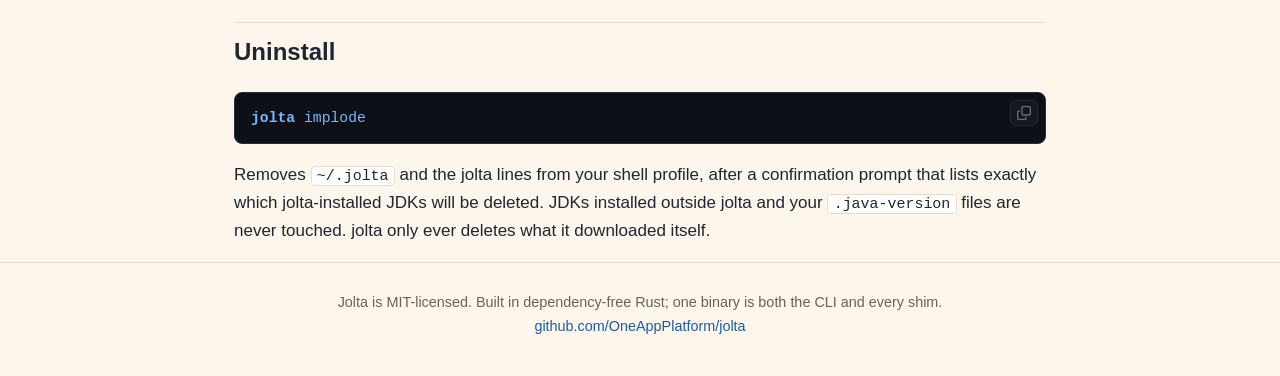
==== commit 201ceb3a: "docs: warm light theme, drop the logo panel, document java_home visibility The light theme was pure " ====
--- a/docs/index.html
+++ b/docs/index.html
@@ -275,7 +275,7 @@
   <td class="y">✓</td><td class="n">✗</td><td class="n">✗</td><td class="n">✗</td><td class="n">✗</td></tr>
 <tr><td>Also manages Maven/Gradle/other tools</td>
   <td class="n">✗</td><td class="y">✓</td><td class="y">✓</td><td class="n">✗</td><td class="y">✓</td></tr>
-<tr><td>Zero config files of its own</td>
+<tr><td>No project config beyond <code>.java-version</code></td>
   <td class="y">✓</td><td class="n">✗</td><td class="n">✗</td><td class="y">✓</td><td class="n">✗</td></tr>
 <tr><td>Battle-tested since</td>
   <td class="m">2026</td><td class="y">2023</td><td class="y">2012</td><td class="y">2011</td><td class="y">2014</td></tr>
--- a/docs/style.css
+++ b/docs/style.css
@@ -1,6 +1,8 @@
 :root {
-  --bg: #ffffff; --fg: #1c2733; --muted: #5b6b7b; --accent: #1d5aa7;
-  --accent2: #e8871e; --code-bg: #f4f6f8; --border: #e3e8ee; --hero-bg: #f8fafc;
+  /* warm page tinted toward the brand orange (#e8871e), with white code/cards
+     on top; the blue accent is complementary to it and carries the links */
+  --bg: #fdf6ed; --fg: #1f2630; --muted: #6d6154; --accent: #1d5aa7;
+  --accent2: #c96a09; --code-bg: #ffffff; --border: #ecdcc7; --hero-bg: #fbead6;
 }
 @media (prefers-color-scheme: dark) {
   :root {
@@ -14,7 +16,9 @@
 a:hover { text-decoration: underline; }
 .wrap { max-width: 860px; margin: 0 auto; padding: 0 24px; }
 header.hero { background: var(--hero-bg); border-bottom: 1px solid var(--border); padding: 56px 0 40px; text-align: center; }
-.hero img { max-width: 420px; width: 90%; height: auto; border-radius: 14px; box-shadow: 0 1px 4px rgba(0,0,0,.12); }
+/* no radius/shadow: the logo is a transparent PNG, so both would frame its
+   bounding box rather than the artwork — a panel floating behind the mark */
+.hero img { max-width: 420px; width: 90%; height: auto; }
 .hero p.tag { font-size: 1.25rem; color: var(--muted); margin: 18px auto 8px; max-width: 560px; }
 nav.toc { position: sticky; top: 0; background: var(--bg); border-bottom: 1px solid var(--border); z-index: 5; }
 nav.toc .wrap { display: flex; flex-wrap: wrap; gap: 4px 18px; padding: 10px 24px; font-size: .95rem; }
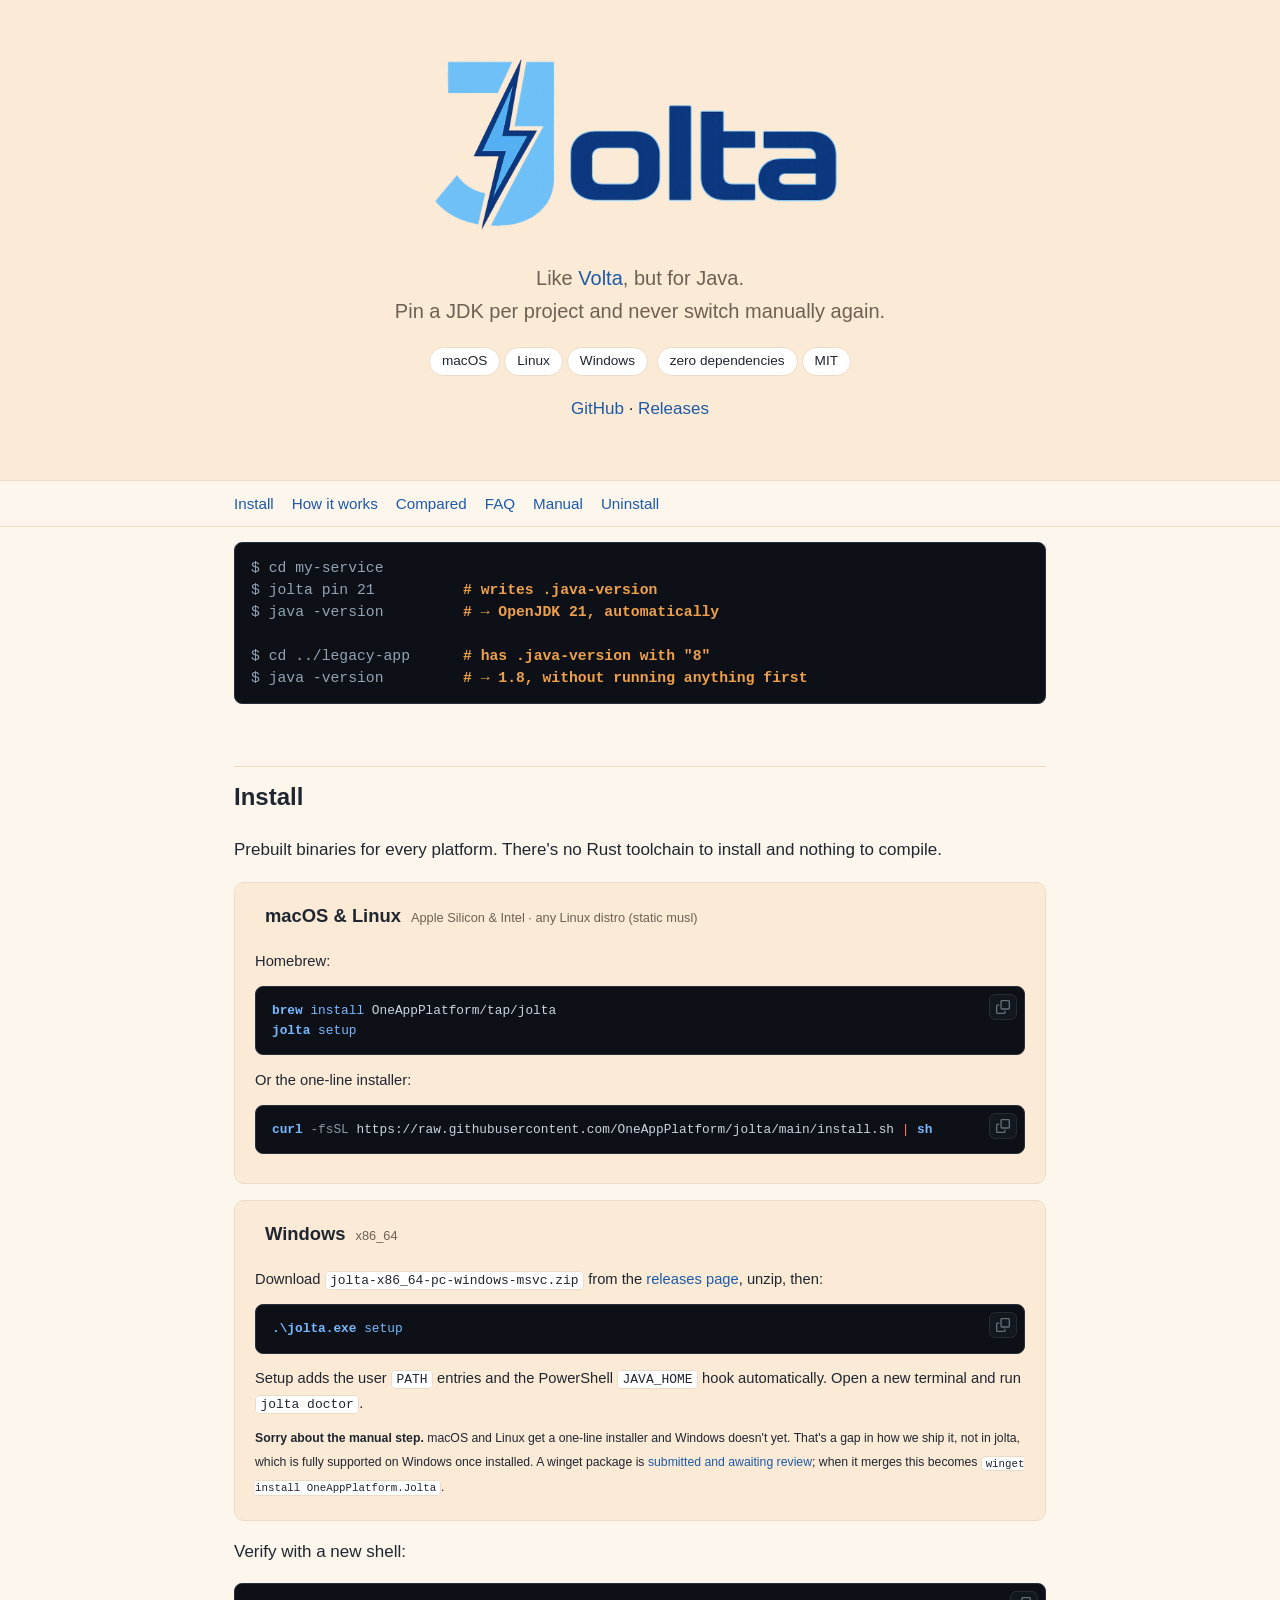
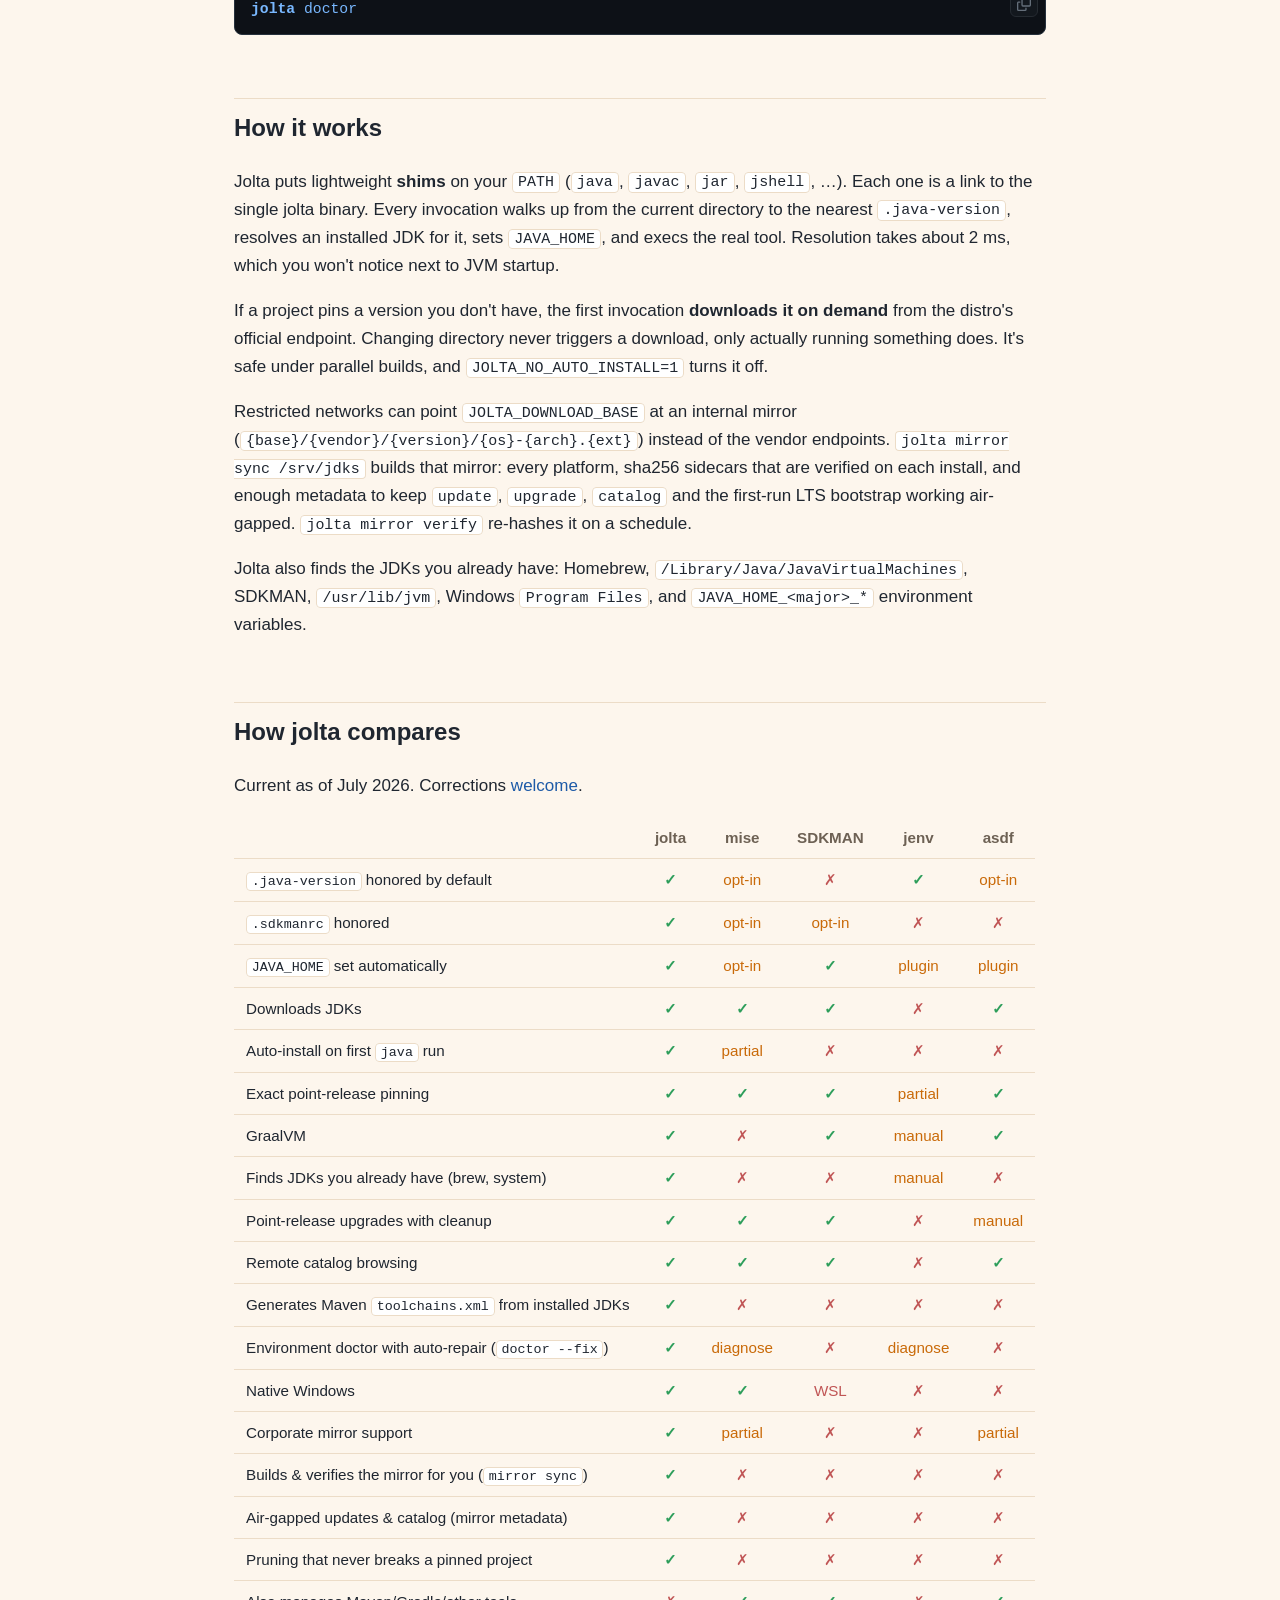
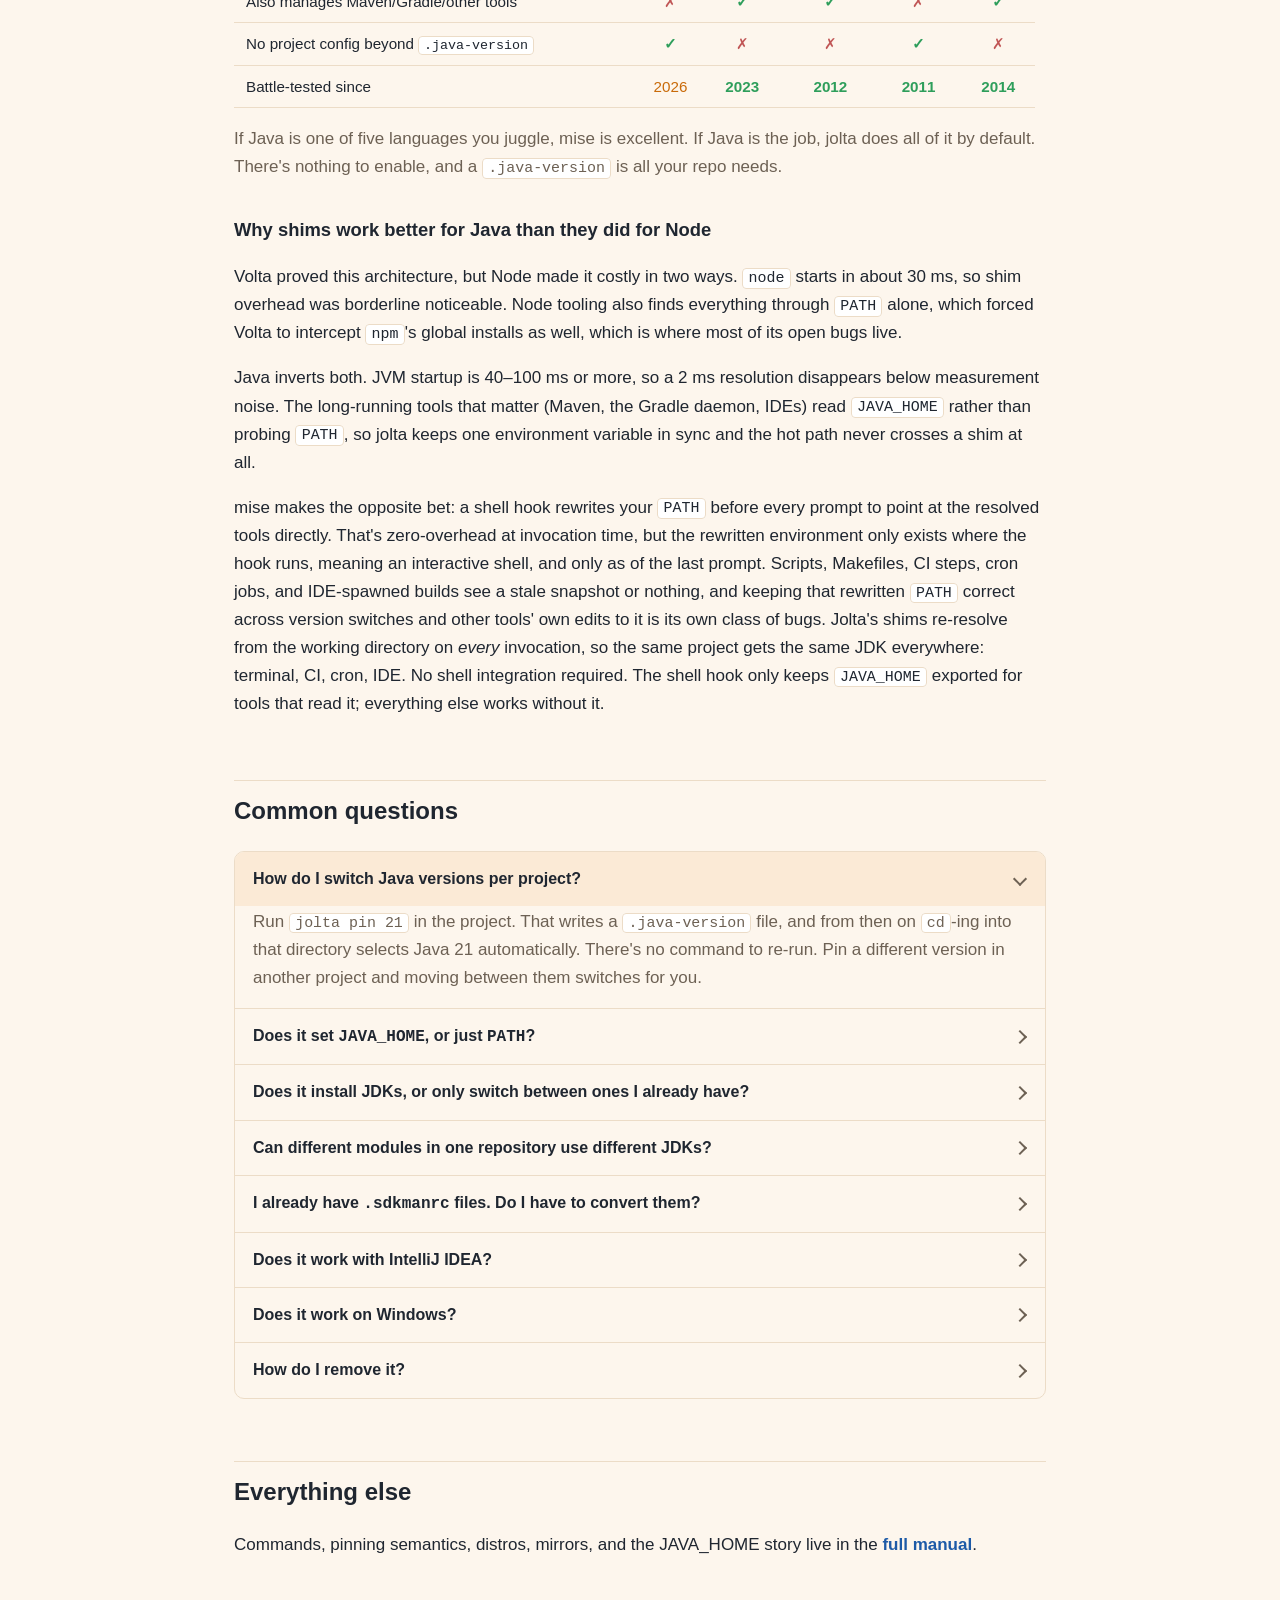
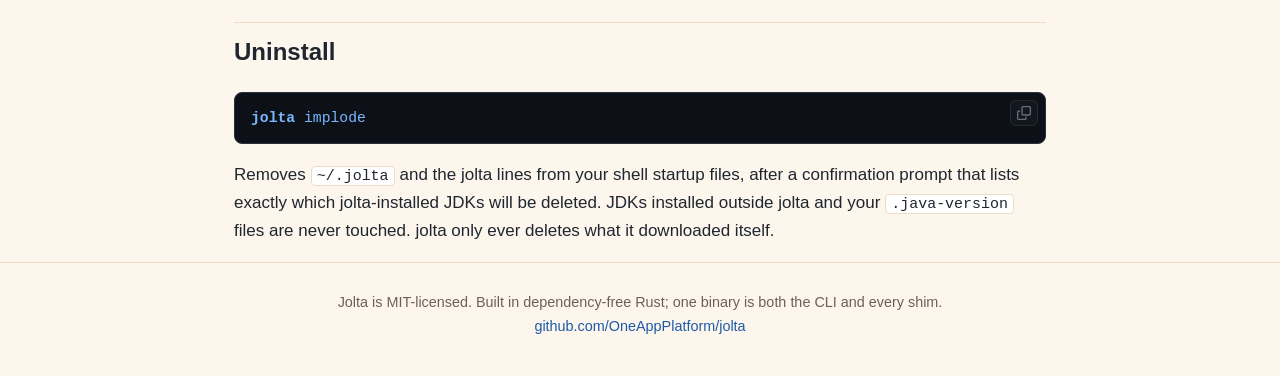
==== commit f27737fe: "v0.9.0: shell startup files split by purpose, nushell support setup wrote both of its blocks — the P" ====
--- a/docs/index.html
+++ b/docs/index.html
@@ -16,7 +16,7 @@
 <link rel="icon" type="image/png" sizes="32x32" href="favicon-32.png">
 <link rel="icon" type="image/png" sizes="192x192" href="favicon-192.png">
 <link rel="apple-touch-icon" href="favicon-192.png">
-<meta name="theme-color" content="#f8fafc" media="(prefers-color-scheme: light)">
+<meta name="theme-color" content="#fbead6" media="(prefers-color-scheme: light)">
 <meta name="theme-color" content="#141c25" media="(prefers-color-scheme: dark)">
 <meta property="og:type" content="website">
 <meta property="og:site_name" content="Jolta">
@@ -41,7 +41,7 @@
   "url": "https://oneappplatform.github.io/jolta/",
   "applicationCategory": "DeveloperApplication",
   "operatingSystem": "macOS, Linux, Windows",
-  "softwareVersion": "0.8.3",
+  "softwareVersion": "0.8.7",
   "license": "https://opensource.org/license/mit",
   "downloadUrl": "https://github.com/OneAppPlatform/jolta/releases",
   "sameAs": "https://github.com/OneAppPlatform/jolta",
@@ -114,7 +114,7 @@
       "name": "How do I remove it?",
       "acceptedAnswer": {
         "@type": "Answer",
-        "text": "jolta implode removes ~/.jolta and the jolta lines from your shell profile, after a confirmation that lists exactly which JDKs will be deleted. JDKs you installed outside jolta are never touched."
+        "text": "jolta implode removes ~/.jolta and the jolta lines from your shell startup files, after a confirmation that lists exactly which JDKs will be deleted. JDKs you installed outside jolta are never touched."
       }
     }
   ]
@@ -369,7 +369,7 @@
 
 <h2 id="uninstall">Uninstall</h2>
 <pre><code>jolta implode</code></pre>
-<p>Removes <code>~/.jolta</code> and the jolta lines from your shell profile, after a
+<p>Removes <code>~/.jolta</code> and the jolta lines from your shell startup files, after a
 confirmation prompt that lists exactly which jolta-installed JDKs will be deleted.
 JDKs installed outside jolta and your <code>.java-version</code> files are never touched.
 jolta only ever deletes what it downloaded itself.</p>
